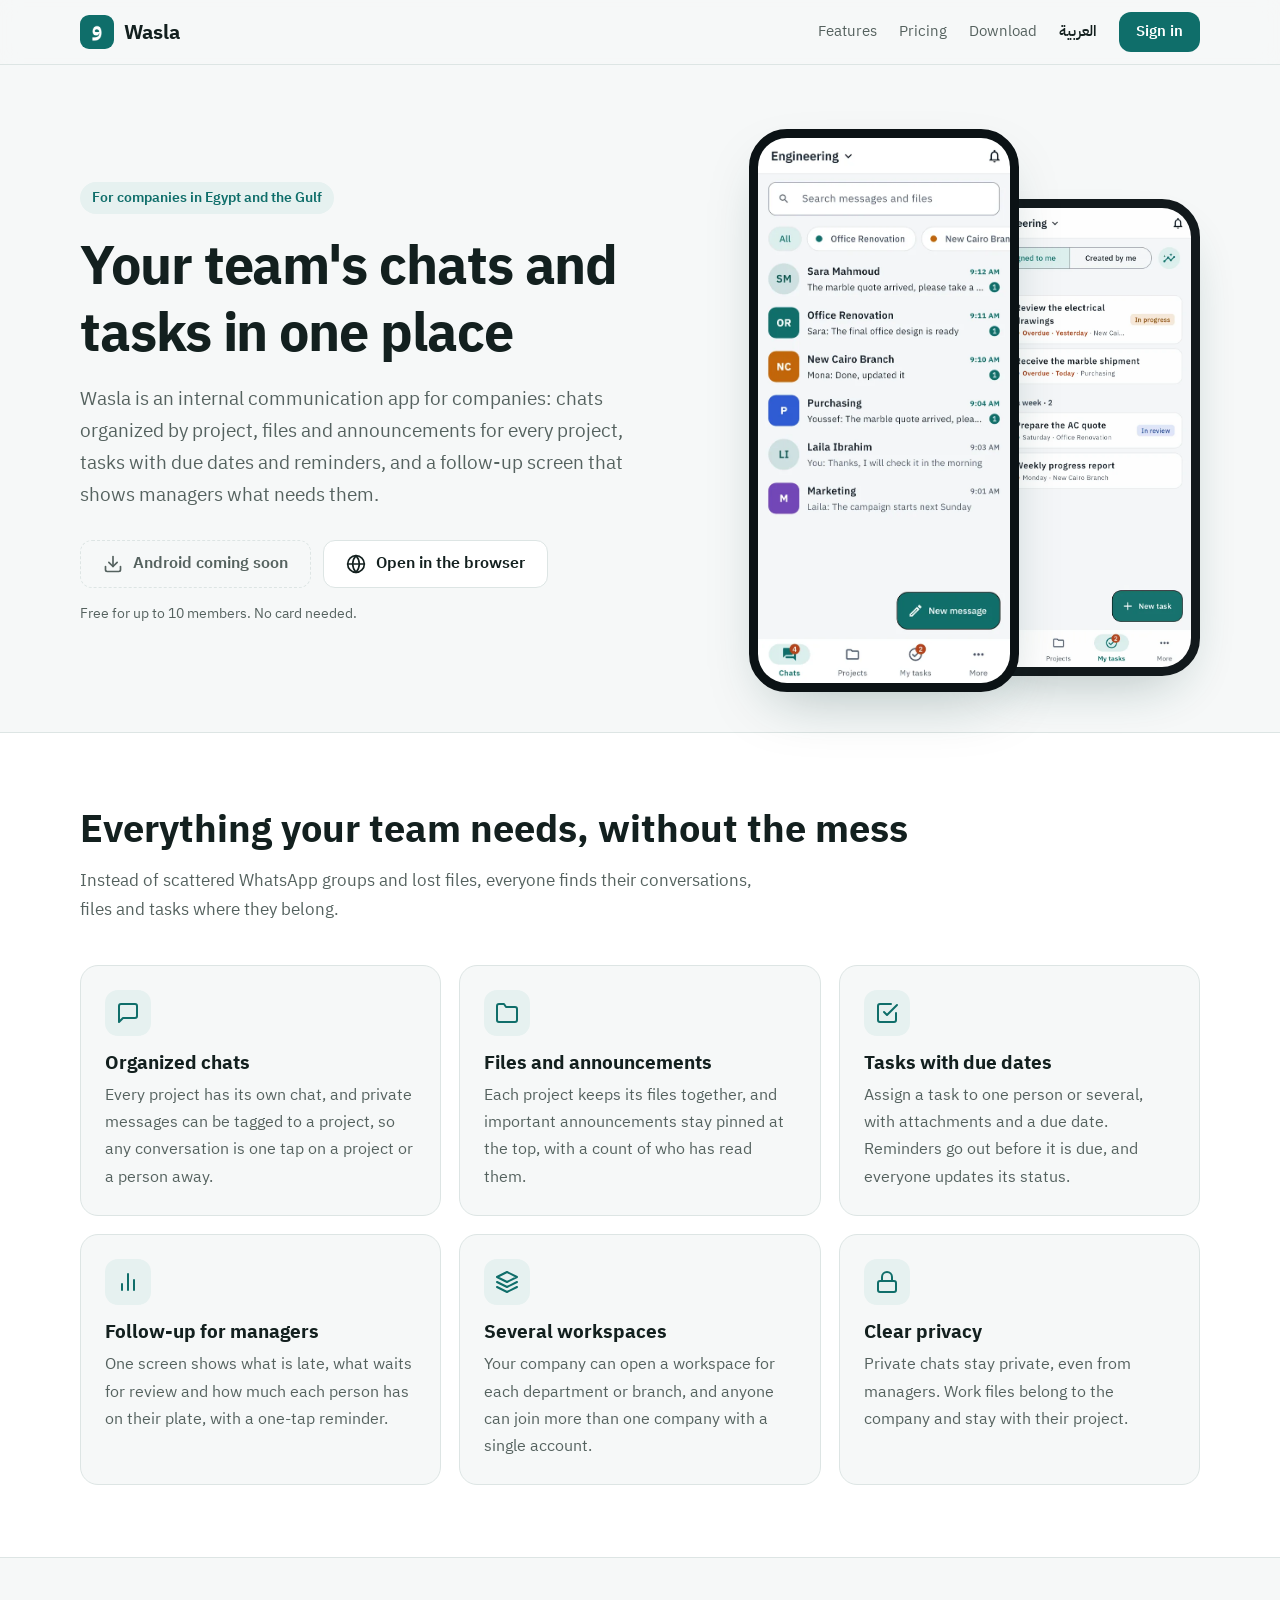
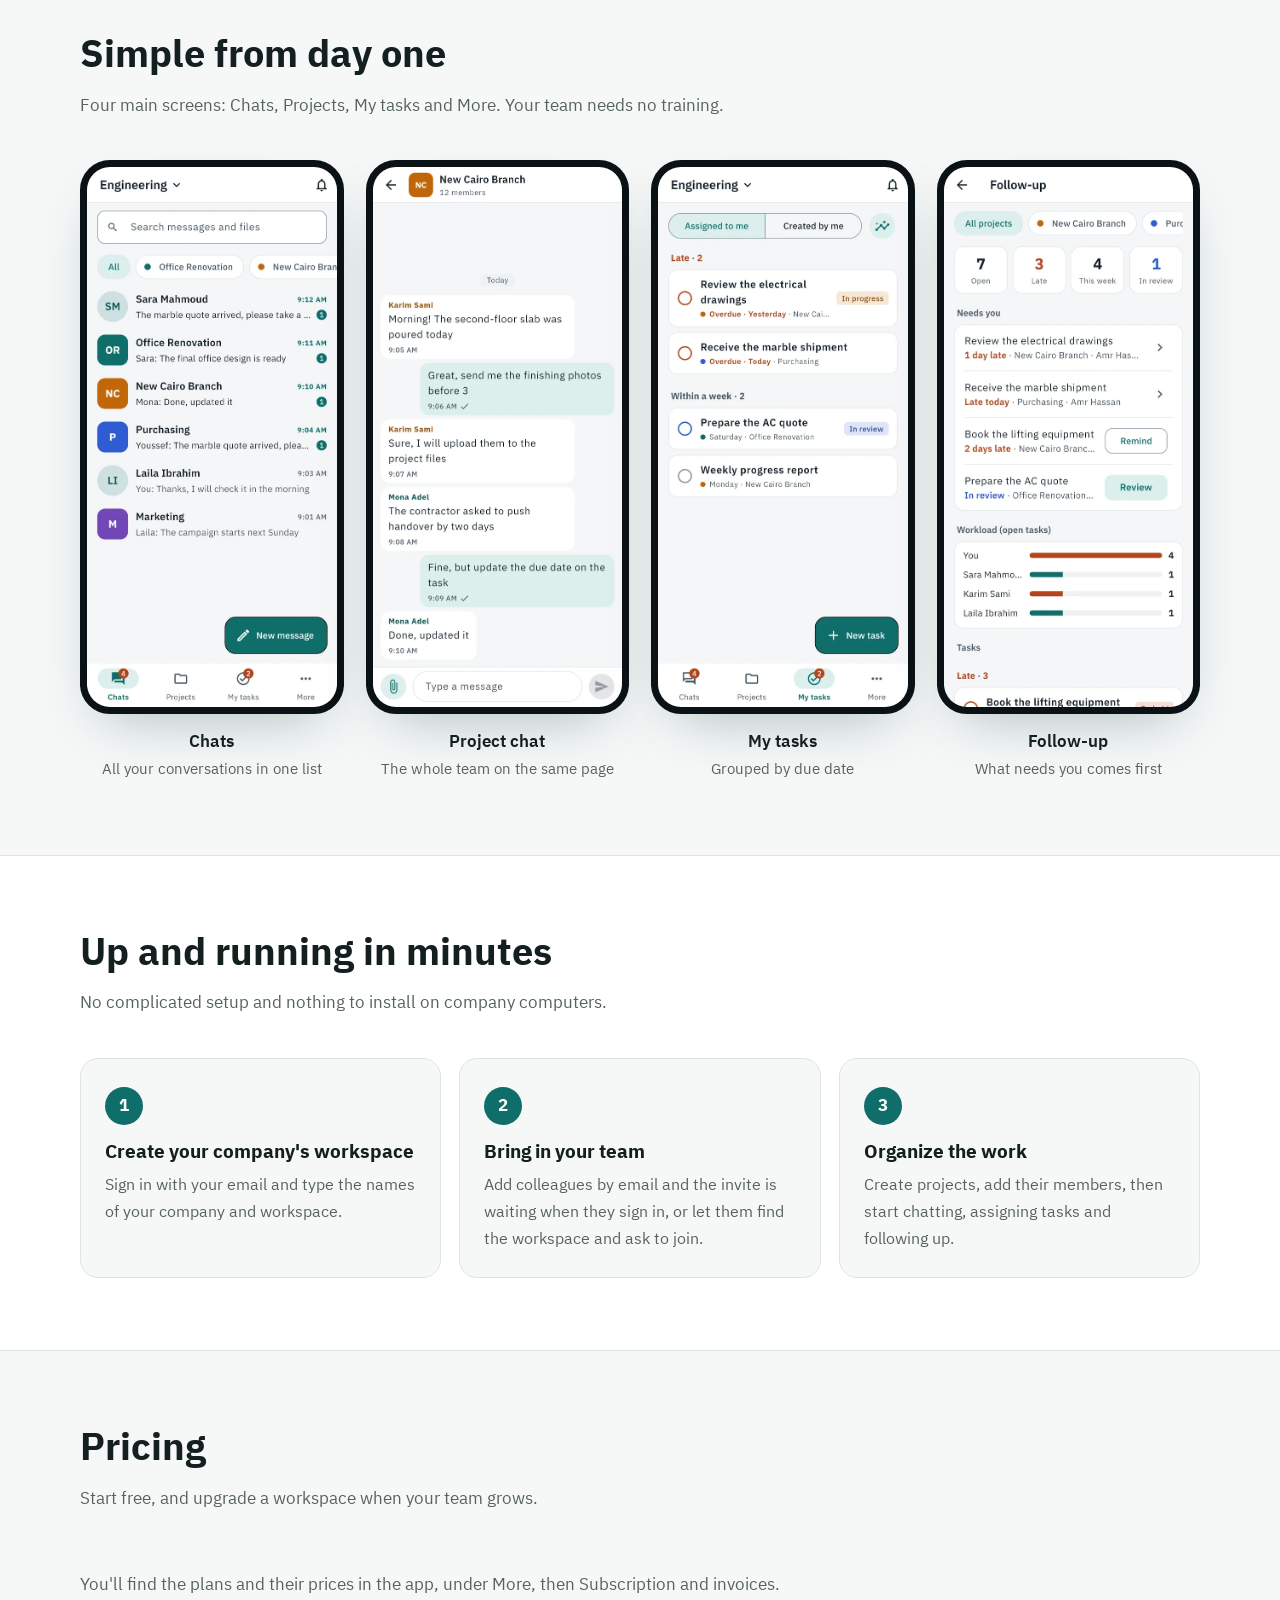
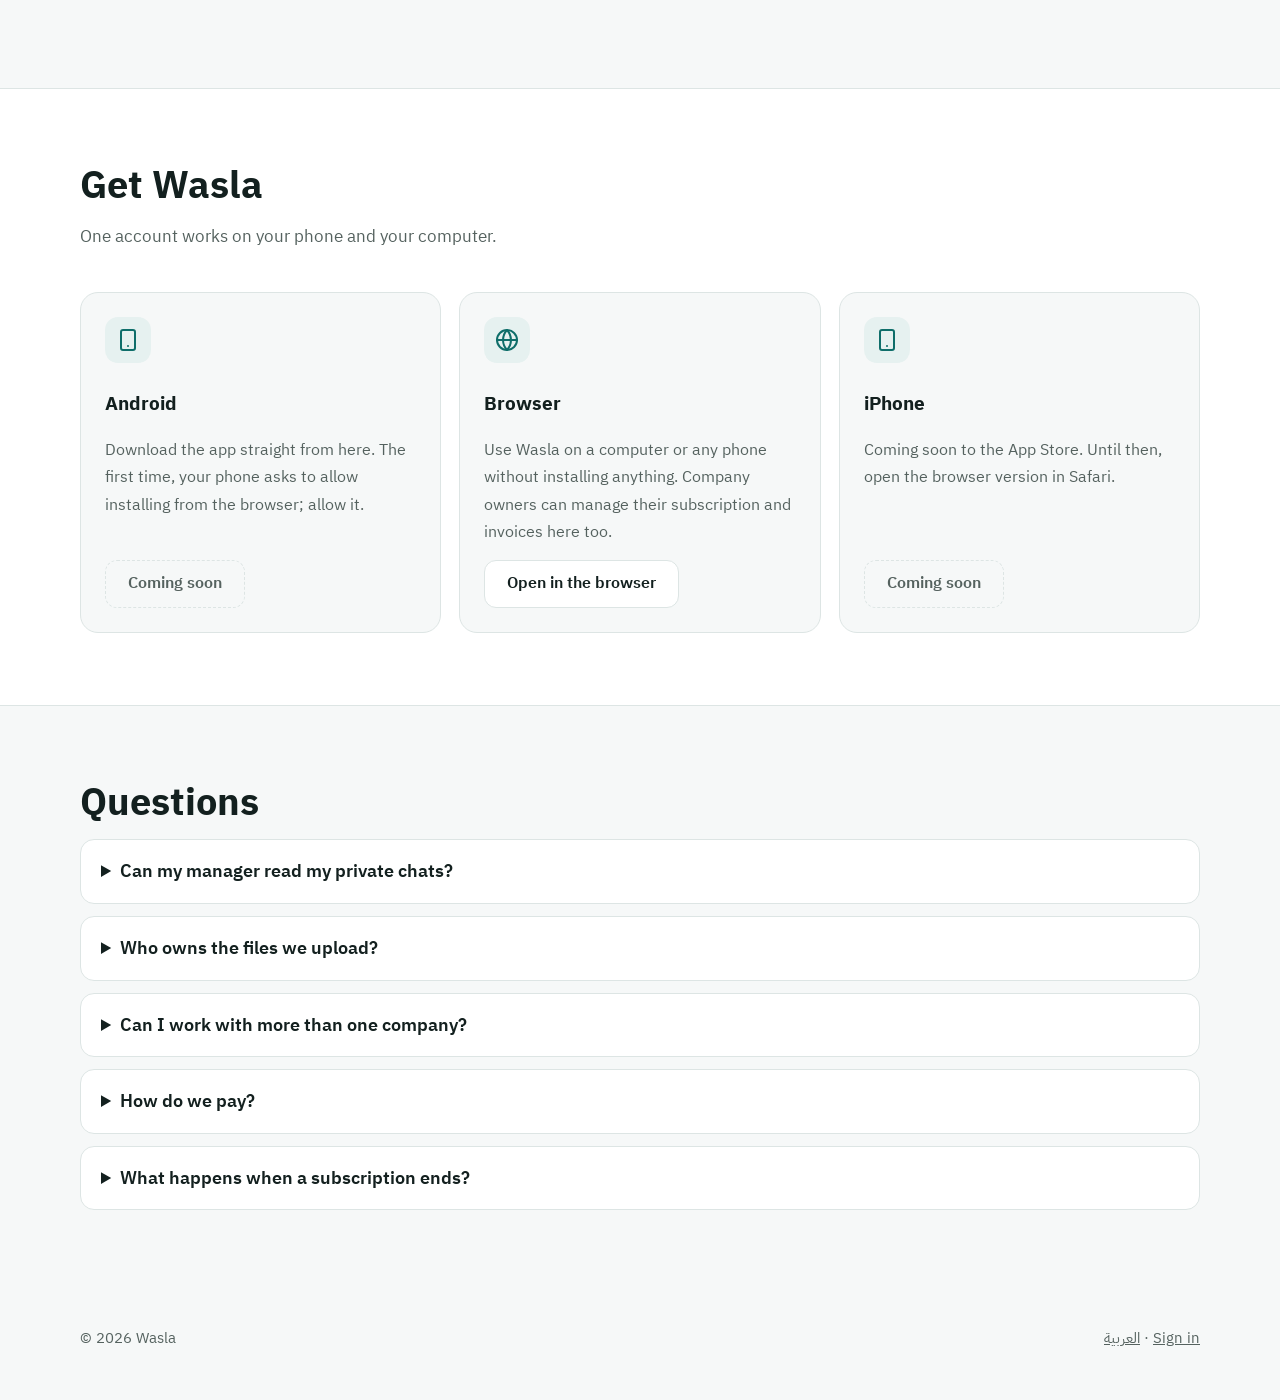
==== site/en/index.html @ 4397f275 "Add the website: landing page, web app under /app and the APK link The landing page (site/, Arabic a" ====
<!DOCTYPE html>
<html lang="en" dir="ltr">
<head>
  <meta charset="utf-8">
  <meta name="viewport" content="width=device-width, initial-scale=1">
  <title>Wasla | Your team's chats and tasks in one place</title>
  <meta name="description" content="Wasla is an internal communication app for companies: chats organized by project, project files and announcements, tasks with due dates and reminders, and a follow-up screen for managers. Free for up to 10 members.">
  <meta name="theme-color" content="#0F6E6A">
  <meta property="og:type" content="website">
  <meta property="og:title" content="Wasla | Your team's chats and tasks in one place">
  <meta property="og:description" content="Chats organized by project, tasks with due dates and reminders, and clear follow-up for managers.">
  <meta property="og:locale" content="en_US">
  <link rel="alternate" hreflang="ar" href="../">
  <link rel="alternate" hreflang="en" href="./">
  <link rel="icon" type="image/png" href="../favicon.png">
  <link rel="apple-touch-icon" href="../apple-touch-icon.png">
  <link rel="preload" href="../assets/fonts/plex-arabic-regular.woff2" as="font" type="font/woff2" crossorigin>
  <link rel="stylesheet" href="../assets/site.css">
</head>
<body data-root="../">

<header class="top">
  <div class="wrap">
    <a class="logo" href="./"><img src="../assets/logo.png" alt="" width="34" height="34">Wasla</a>
    <nav class="nav">
      <a href="#features">Features</a>
      <a href="#pricing">Pricing</a>
      <a href="#download">Download</a>
      <a class="lang" href="../" hreflang="ar" lang="ar">العربية</a>
      <a class="btn btn-main btn-small" href="../app/">Sign in</a>
    </nav>
  </div>
</header>

<main>
  <div class="hero">
    <div class="wrap">
      <div>
        <span class="tag">For companies in Egypt and the Gulf</span>
        <h1>Your team's chats and tasks in one place</h1>
        <p class="lead">Wasla is an internal communication app for companies: chats organized by project, files and announcements for every project, tasks with due dates and reminders, and a follow-up screen that shows managers what needs them.</p>
        <div class="actions">
          <a class="btn btn-main" data-apk data-ready="Download for Android" aria-disabled="true" tabindex="-1">
            <svg viewBox="0 0 24 24" fill="none" stroke="currentColor" stroke-width="2" stroke-linecap="round" stroke-linejoin="round" aria-hidden="true"><path d="M21 15v4a2 2 0 0 1-2 2H5a2 2 0 0 1-2-2v-4"/><polyline points="7 10 12 15 17 10"/><line x1="12" y1="15" x2="12" y2="3"/></svg>
            <span data-label>Android coming soon</span>
          </a>
          <a class="btn btn-line" href="../app/">
            <svg viewBox="0 0 24 24" fill="none" stroke="currentColor" stroke-width="2" stroke-linecap="round" stroke-linejoin="round" aria-hidden="true"><circle cx="12" cy="12" r="10"/><line x1="2" y1="12" x2="22" y2="12"/><path d="M12 2a15.3 15.3 0 0 1 4 10 15.3 15.3 0 0 1-4 10 15.3 15.3 0 0 1-4-10 15.3 15.3 0 0 1 4-10z"/></svg>
            Open in the browser
          </a>
        </div>
        <p class="note">Free for up to 10 members. No card needed.</p>
      </div>
      <div class="phones" aria-hidden="true">
        <div class="phone">
          <picture>
            <source srcset="../assets/shots/en-chats-dark.webp" media="(prefers-color-scheme: dark)">
            <img src="../assets/shots/en-chats.webp" alt="" width="585" height="1266">
          </picture>
        </div>
        <div class="phone">
          <picture>
            <source srcset="../assets/shots/en-tasks-dark.webp" media="(prefers-color-scheme: dark)">
            <img src="../assets/shots/en-tasks.webp" alt="" width="585" height="1266">
          </picture>
        </div>
      </div>
    </div>
  </div>

  <section id="features" class="alt">
    <div class="wrap">
      <h2>Everything your team needs, without the mess</h2>
      <p class="sub">Instead of scattered WhatsApp groups and lost files, everyone finds their conversations, files and tasks where they belong.</p>
      <div class="grid">
        <div class="card">
          <div class="icon"><svg viewBox="0 0 24 24" fill="none" stroke="currentColor" stroke-width="2" stroke-linecap="round" stroke-linejoin="round" aria-hidden="true"><path d="M21 15a2 2 0 0 1-2 2H7l-4 4V5a2 2 0 0 1 2-2h14a2 2 0 0 1 2 2z"/></svg></div>
          <h3>Organized chats</h3>
          <p>Every project has its own chat, and private messages can be tagged to a project, so any conversation is one tap on a project or a person away.</p>
        </div>
        <div class="card">
          <div class="icon"><svg viewBox="0 0 24 24" fill="none" stroke="currentColor" stroke-width="2" stroke-linecap="round" stroke-linejoin="round" aria-hidden="true"><path d="M22 19a2 2 0 0 1-2 2H4a2 2 0 0 1-2-2V5a2 2 0 0 1 2-2h5l2 3h9a2 2 0 0 1 2 2z"/></svg></div>
          <h3>Files and announcements</h3>
          <p>Each project keeps its files together, and important announcements stay pinned at the top, with a count of who has read them.</p>
        </div>
        <div class="card">
          <div class="icon"><svg viewBox="0 0 24 24" fill="none" stroke="currentColor" stroke-width="2" stroke-linecap="round" stroke-linejoin="round" aria-hidden="true"><polyline points="9 11 12 14 22 4"/><path d="M21 12v7a2 2 0 0 1-2 2H5a2 2 0 0 1-2-2V5a2 2 0 0 1 2-2h11"/></svg></div>
          <h3>Tasks with due dates</h3>
          <p>Assign a task to one person or several, with attachments and a due date. Reminders go out before it is due, and everyone updates its status.</p>
        </div>
        <div class="card">
          <div class="icon"><svg viewBox="0 0 24 24" fill="none" stroke="currentColor" stroke-width="2" stroke-linecap="round" stroke-linejoin="round" aria-hidden="true"><line x1="18" y1="20" x2="18" y2="10"/><line x1="12" y1="20" x2="12" y2="4"/><line x1="6" y1="20" x2="6" y2="14"/></svg></div>
          <h3>Follow-up for managers</h3>
          <p>One screen shows what is late, what waits for review and how much each person has on their plate, with a one-tap reminder.</p>
        </div>
        <div class="card">
          <div class="icon"><svg viewBox="0 0 24 24" fill="none" stroke="currentColor" stroke-width="2" stroke-linecap="round" stroke-linejoin="round" aria-hidden="true"><polygon points="12 2 2 7 12 12 22 7 12 2"/><polyline points="2 17 12 22 22 17"/><polyline points="2 12 12 17 22 12"/></svg></div>
          <h3>Several workspaces</h3>
          <p>Your company can open a workspace for each department or branch, and anyone can join more than one company with a single account.</p>
        </div>
        <div class="card">
          <div class="icon"><svg viewBox="0 0 24 24" fill="none" stroke="currentColor" stroke-width="2" stroke-linecap="round" stroke-linejoin="round" aria-hidden="true"><rect x="3" y="11" width="18" height="11" rx="2" ry="2"/><path d="M7 11V7a5 5 0 0 1 10 0v4"/></svg></div>
          <h3>Clear privacy</h3>
          <p>Private chats stay private, even from managers. Work files belong to the company and stay with their project.</p>
        </div>
      </div>
    </div>
  </section>

  <section id="screens">
    <div class="wrap">
      <h2>Simple from day one</h2>
      <p class="sub">Four main screens: Chats, Projects, My tasks and More. Your team needs no training.</p>
      <div class="screens">
        <figure>
          <div class="phone"><picture>
            <source srcset="../assets/shots/en-chats-dark.webp" media="(prefers-color-scheme: dark)">
            <img src="../assets/shots/en-chats.webp" alt="Chat list with a filter by project" width="585" height="1266" loading="lazy">
          </picture></div>
          <figcaption>Chats<span>All your conversations in one list</span></figcaption>
        </figure>
        <figure>
          <div class="phone"><picture>
            <source srcset="../assets/shots/en-chat-dark.webp" media="(prefers-color-scheme: dark)">
            <img src="../assets/shots/en-chat.webp" alt="A project chat" width="585" height="1266" loading="lazy">
          </picture></div>
          <figcaption>Project chat<span>The whole team on the same page</span></figcaption>
        </figure>
        <figure>
          <div class="phone"><picture>
            <source srcset="../assets/shots/en-tasks-dark.webp" media="(prefers-color-scheme: dark)">
            <img src="../assets/shots/en-tasks.webp" alt="My tasks, grouped by due date" width="585" height="1266" loading="lazy">
          </picture></div>
          <figcaption>My tasks<span>Grouped by due date</span></figcaption>
        </figure>
        <figure>
          <div class="phone"><picture>
            <source srcset="../assets/shots/en-followup-dark.webp" media="(prefers-color-scheme: dark)">
            <img src="../assets/shots/en-followup.webp" alt="The follow-up screen for managers" width="585" height="1266" loading="lazy">
          </picture></div>
          <figcaption>Follow-up<span>What needs you comes first</span></figcaption>
        </figure>
      </div>
    </div>
  </section>

  <section class="alt">
    <div class="wrap">
      <h2>Up and running in minutes</h2>
      <p class="sub">No complicated setup and nothing to install on company computers.</p>
      <div class="grid steps">
        <div class="card">
          <h3>Create your company's workspace</h3>
          <p>Sign in with your email and type the names of your company and workspace.</p>
        </div>
        <div class="card">
          <h3>Bring in your team</h3>
          <p>Add colleagues by email and the invite is waiting when they sign in, or let them find the workspace and ask to join.</p>
        </div>
        <div class="card">
          <h3>Organize the work</h3>
          <p>Create projects, add their members, then start chatting, assigning tasks and following up.</p>
        </div>
      </div>
    </div>
  </section>

  <section id="pricing">
    <div class="wrap">
      <h2>Pricing</h2>
      <p class="sub">Start free, and upgrade a workspace when your team grows.</p>
      <div class="plans" id="plans">
        <p class="plans-empty">You'll find the plans and their prices in the app, under More, then Subscription and invoices.</p>
      </div>
      <p class="plans-note" id="plans-note" hidden>Prices are per workspace per month. Invoices are issued in your country's currency at the exchange rate on the day they are issued. Ask for a plan in the app, pay by transfer, and it is turned on once the payment is confirmed.</p>
    </div>
  </section>

  <section id="download" class="alt">
    <div class="wrap">
      <h2>Get Wasla</h2>
      <p class="sub">One account works on your phone and your computer.</p>
      <div class="download">
        <div class="card">
          <div class="icon"><svg viewBox="0 0 24 24" fill="none" stroke="currentColor" stroke-width="2" stroke-linecap="round" stroke-linejoin="round" aria-hidden="true"><rect x="5" y="2" width="14" height="20" rx="2" ry="2"/><line x1="12" y1="18" x2="12.01" y2="18"/></svg></div>
          <h3>Android</h3>
          <p>Download the app straight from here. The first time, your phone asks to allow installing from the browser; allow it.</p>
          <div class="meta" id="apk-meta"></div>
          <a class="btn btn-main" data-apk data-ready="Download the app" aria-disabled="true" tabindex="-1"><span data-label>Coming soon</span></a>
        </div>
        <div class="card">
          <div class="icon"><svg viewBox="0 0 24 24" fill="none" stroke="currentColor" stroke-width="2" stroke-linecap="round" stroke-linejoin="round" aria-hidden="true"><circle cx="12" cy="12" r="10"/><line x1="2" y1="12" x2="22" y2="12"/><path d="M12 2a15.3 15.3 0 0 1 4 10 15.3 15.3 0 0 1-4 10 15.3 15.3 0 0 1-4-10 15.3 15.3 0 0 1 4-10z"/></svg></div>
          <h3>Browser</h3>
          <p>Use Wasla on a computer or any phone without installing anything. Company owners can manage their subscription and invoices here too.</p>
          <a class="btn btn-line" href="../app/">Open in the browser</a>
        </div>
        <div class="card">
          <div class="icon"><svg viewBox="0 0 24 24" fill="none" stroke="currentColor" stroke-width="2" stroke-linecap="round" stroke-linejoin="round" aria-hidden="true"><rect x="5" y="2" width="14" height="20" rx="2" ry="2"/><line x1="12" y1="18" x2="12.01" y2="18"/></svg></div>
          <h3>iPhone</h3>
          <p>Coming soon to the App Store. Until then, open the browser version in Safari.</p>
          <a class="btn" aria-disabled="true" tabindex="-1">Coming soon</a>
        </div>
      </div>
    </div>
  </section>

  <section id="faq">
    <div class="wrap">
      <h2>Questions</h2>
      <details>
        <summary>Can my manager read my private chats?</summary>
        <p>No. A private chat between two people is seen by those two only, not even by the company owner.</p>
      </details>
      <details>
        <summary>Who owns the files we upload?</summary>
        <p>Work files belong to the company and stay with their project, even if the person who uploaded them leaves.</p>
      </details>
      <details>
        <summary>Can I work with more than one company?</summary>
        <p>Yes. One account can join several workspaces, and you switch between them from the top of the screen.</p>
      </details>
      <details>
        <summary>How do we pay?</summary>
        <p>In the app, the company owner asks for a plan and how long they want it. An invoice arrives in their country's currency with how to pay, and the plan is turned on once the payment is confirmed.</p>
      </details>
      <details>
        <summary>What happens when a subscription ends?</summary>
        <p>You get a reminder a week before it ends and a week's grace after it. Then the workspace goes back to the free plan, and nothing is deleted.</p>
      </details>
    </div>
  </section>
</main>

<footer>
  <div class="wrap">
    <span>© <span id="year">2026</span> Wasla</span>
    <span><a href="../" hreflang="ar" lang="ar">العربية</a> · <a href="../app/">Sign in</a></span>
  </div>
</footer>

<script src="../assets/site.js" defer></script>
</body>
</html>
---- site/assets/site.css ----
/* Wasla website: the landing page in Arabic (/) and English (/en/). */

@font-face {
  font-family: "Plex Arabic";
  src: url("fonts/plex-arabic-regular.woff2") format("woff2");
  font-weight: 400;
  font-display: swap;
}
@font-face {
  font-family: "Plex Arabic";
  src: url("fonts/plex-arabic-semibold.woff2") format("woff2");
  font-weight: 600;
  font-display: swap;
}
@font-face {
  font-family: "Plex Arabic";
  src: url("fonts/plex-arabic-bold.woff2") format("woff2");
  font-weight: 700;
  font-display: swap;
}

:root {
  --bg: #f6f8f8;
  --surface: #ffffff;
  --soft: #e6f1f0;
  --text: #13201f;
  --muted: #55625f;
  --line: #dde5e4;
  --brand: #0f6e6a;
  --brand-ink: #ffffff;
  --brand-text: #0f6e6a;
  --accent: #c2660a;
  --shadow: 0 24px 60px -24px rgba(15, 60, 58, 0.35);
  color-scheme: light;
}

@media (prefers-color-scheme: dark) {
  :root {
    --bg: #0f1419;
    --surface: #171e24;
    --soft: #15302f;
    --text: #e8eeed;
    --muted: #9aa8a6;
    --line: #26323a;
    --brand: #4cc2b7;
    --brand-ink: #062523;
    --brand-text: #6fd3c8;
    --accent: #f0a35e;
    --shadow: 0 24px 60px -24px rgba(0, 0, 0, 0.7);
    color-scheme: dark;
  }
}

* { box-sizing: border-box; }

html { scroll-behavior: smooth; }

body {
  margin: 0;
  background: var(--bg);
  color: var(--text);
  font: 400 17px/1.7 "Plex Arabic", system-ui, -apple-system, "Segoe UI", sans-serif;
  -webkit-font-smoothing: antialiased;
}

a { color: var(--brand-text); }

img { max-width: 100%; display: block; }

.wrap {
  width: min(1120px, 100% - 32px);
  margin-inline: auto;
}

/* Header */

.top {
  position: sticky;
  top: 0;
  z-index: 10;
  background: color-mix(in srgb, var(--bg) 88%, transparent);
  backdrop-filter: blur(10px);
  border-bottom: 1px solid var(--line);
}
.top .wrap {
  display: flex;
  align-items: center;
  gap: 24px;
  height: 64px;
}
.logo {
  display: flex;
  align-items: center;
  gap: 10px;
  color: var(--text);
  text-decoration: none;
  font-weight: 700;
  font-size: 20px;
}
.logo img { width: 34px; height: 34px; border-radius: 9px; }
.nav {
  display: flex;
  gap: 22px;
  margin-inline-start: auto;
  align-items: center;
}
.nav a {
  color: var(--muted);
  text-decoration: none;
  font-size: 15px;
}
.nav a:hover { color: var(--text); }
.nav .lang { font-weight: 600; color: var(--text); }
.nav .btn-main, .nav .btn-main:hover { color: var(--brand-ink); }

/* Buttons */

.btn {
  display: inline-flex;
  align-items: center;
  justify-content: center;
  gap: 10px;
  min-height: 48px;
  padding: 0 22px;
  border-radius: 12px;
  font: inherit;
  font-size: 16px;
  font-weight: 600;
  text-decoration: none;
  border: 1px solid transparent;
  cursor: pointer;
  white-space: nowrap;
}
.btn svg { width: 20px; height: 20px; flex: none; }
.btn-main { background: var(--brand); color: var(--brand-ink); }
.btn-main:hover { filter: brightness(1.08); }
.btn-line { background: var(--surface); color: var(--text); border-color: var(--line); }
.btn-line:hover { border-color: var(--brand); }
.btn-small { min-height: 40px; padding: 0 16px; font-size: 15px; }
.btn[aria-disabled="true"] {
  background: transparent;
  color: var(--muted);
  border-color: var(--line);
  border-style: dashed;
  cursor: default;
  pointer-events: none;
}

/* Hero */

.hero { padding: 64px 0 40px; }
.hero .wrap {
  display: grid;
  grid-template-columns: 1.1fr 0.9fr;
  gap: 48px;
  align-items: center;
}
.tag {
  display: inline-block;
  padding: 4px 12px;
  border-radius: 999px;
  background: var(--soft);
  color: var(--brand-text);
  font-size: 14px;
  font-weight: 600;
}
h1 {
  font-size: clamp(34px, 5vw, 54px);
  line-height: 1.25;
  margin: 18px 0 16px;
  letter-spacing: -0.01em;
}
html[lang="en"] h1 { letter-spacing: -0.02em; }
.lead { font-size: 19px; color: var(--muted); margin: 0 0 28px; max-width: 34em; }
.actions { display: flex; flex-wrap: wrap; gap: 12px; }
.note { margin-top: 14px; font-size: 14px; color: var(--muted); }

.phones {
  position: relative;
  display: flex;
  justify-content: center;
  min-height: 560px;
}
.phone {
  width: 270px;
  border-radius: 38px;
  border: 9px solid #0b1215;
  background: #0b1215;
  box-shadow: var(--shadow);
  overflow: hidden;
}
.phone img { width: 100%; height: auto; }
.phones .phone:nth-child(2) {
  position: absolute;
  width: 230px;
  inset-inline-end: 0;
  top: 70px;
  opacity: 0.97;
}
.phones .phone:first-child { margin-inline-end: 150px; position: relative; z-index: 1; }

/* Sections */

section { padding: 72px 0; }
section.alt { background: var(--surface); border-block: 1px solid var(--line); }
h2 {
  font-size: clamp(28px, 3.4vw, 38px);
  line-height: 1.3;
  margin: 0 0 12px;
}
.sub { color: var(--muted); margin: 0 0 40px; max-width: 40em; }

.grid {
  display: grid;
  grid-template-columns: repeat(3, 1fr);
  gap: 18px;
}
.card {
  background: var(--surface);
  border: 1px solid var(--line);
  border-radius: 18px;
  padding: 24px;
}
section.alt .card { background: var(--bg); }
.card h3 { margin: 14px 0 6px; font-size: 19px; line-height: 1.4; }
.card p { margin: 0; color: var(--muted); font-size: 16px; }
.icon {
  width: 46px;
  height: 46px;
  border-radius: 13px;
  background: var(--soft);
  color: var(--brand-text);
  display: grid;
  place-items: center;
}
.icon svg { width: 24px; height: 24px; }

/* Screens */

.screens {
  display: grid;
  grid-template-columns: repeat(4, 1fr);
  gap: 22px;
}
.screens figure { margin: 0; }
.screens .phone { width: 100%; border-width: 7px; border-radius: 30px; }
.screens figcaption {
  text-align: center;
  margin-top: 14px;
  font-weight: 600;
}
.screens figcaption span {
  display: block;
  font-weight: 400;
  color: var(--muted);
  font-size: 15px;
}

/* Steps */

.steps { counter-reset: step; }
.steps .card { position: relative; padding-top: 28px; }
.steps .card::before {
  counter-increment: step;
  content: counter(step);
  display: grid;
  place-items: center;
  width: 38px;
  height: 38px;
  border-radius: 50%;
  background: var(--brand);
  color: var(--brand-ink);
  font-weight: 700;
}

/* Pricing */

.plans {
  display: grid;
  grid-template-columns: repeat(auto-fit, minmax(220px, 1fr));
  gap: 18px;
}
.plan { display: flex; flex-direction: column; }
.plan h3 { margin-top: 0; }
.price { font-size: 32px; font-weight: 700; line-height: 1.2; margin: 8px 0 2px; }
.price small { font-size: 15px; font-weight: 400; color: var(--muted); }
.plan ul { list-style: none; padding: 0; margin: 16px 0 0; color: var(--muted); }
.plan li { padding: 6px 0; border-top: 1px solid var(--line); font-size: 16px; }
.plan.featured { border-color: var(--brand); box-shadow: 0 0 0 1px var(--brand); }
.plans-note { margin-top: 22px; color: var(--muted); font-size: 15px; }
.plans-empty { color: var(--muted); }

/* Download */

.download {
  display: grid;
  grid-template-columns: repeat(3, 1fr);
  gap: 18px;
}
.download .card { display: flex; flex-direction: column; gap: 14px; }
.download .card p { flex: 1; }
.download .btn { align-self: flex-start; }
.meta { font-size: 14px; color: var(--muted); }

/* FAQ */

details {
  background: var(--surface);
  border: 1px solid var(--line);
  border-radius: 14px;
  padding: 16px 20px;
  margin-bottom: 12px;
}
summary { cursor: pointer; font-weight: 600; font-size: 18px; }
details p { margin: 10px 0 0; color: var(--muted); }

/* Footer */

footer {
  padding: 32px 0 48px;
  color: var(--muted);
  font-size: 15px;
}
footer .wrap { display: flex; flex-wrap: wrap; gap: 16px; justify-content: space-between; }
footer a { color: var(--muted); }

/* Small screens */

@media (max-width: 900px) {
  .hero .wrap { grid-template-columns: 1fr; }
  .phones { min-height: 0; }
  .grid, .download { grid-template-columns: 1fr 1fr; }
  .screens { grid-template-columns: 1fr 1fr; }
}

@media (max-width: 640px) {
  body { font-size: 16px; }
  .nav a:not(.lang):not(.btn) { display: none; }
  .hero { padding-top: 36px; }
  .grid, .download { grid-template-columns: 1fr; }
  .actions .btn { flex: 1 1 100%; }
  .phones .phone:first-child { margin-inline-end: 96px; width: 220px; }
  .phones .phone:nth-child(2) { width: 180px; top: 50px; }
  section { padding: 52px 0; }
  .screens { gap: 14px; }
}
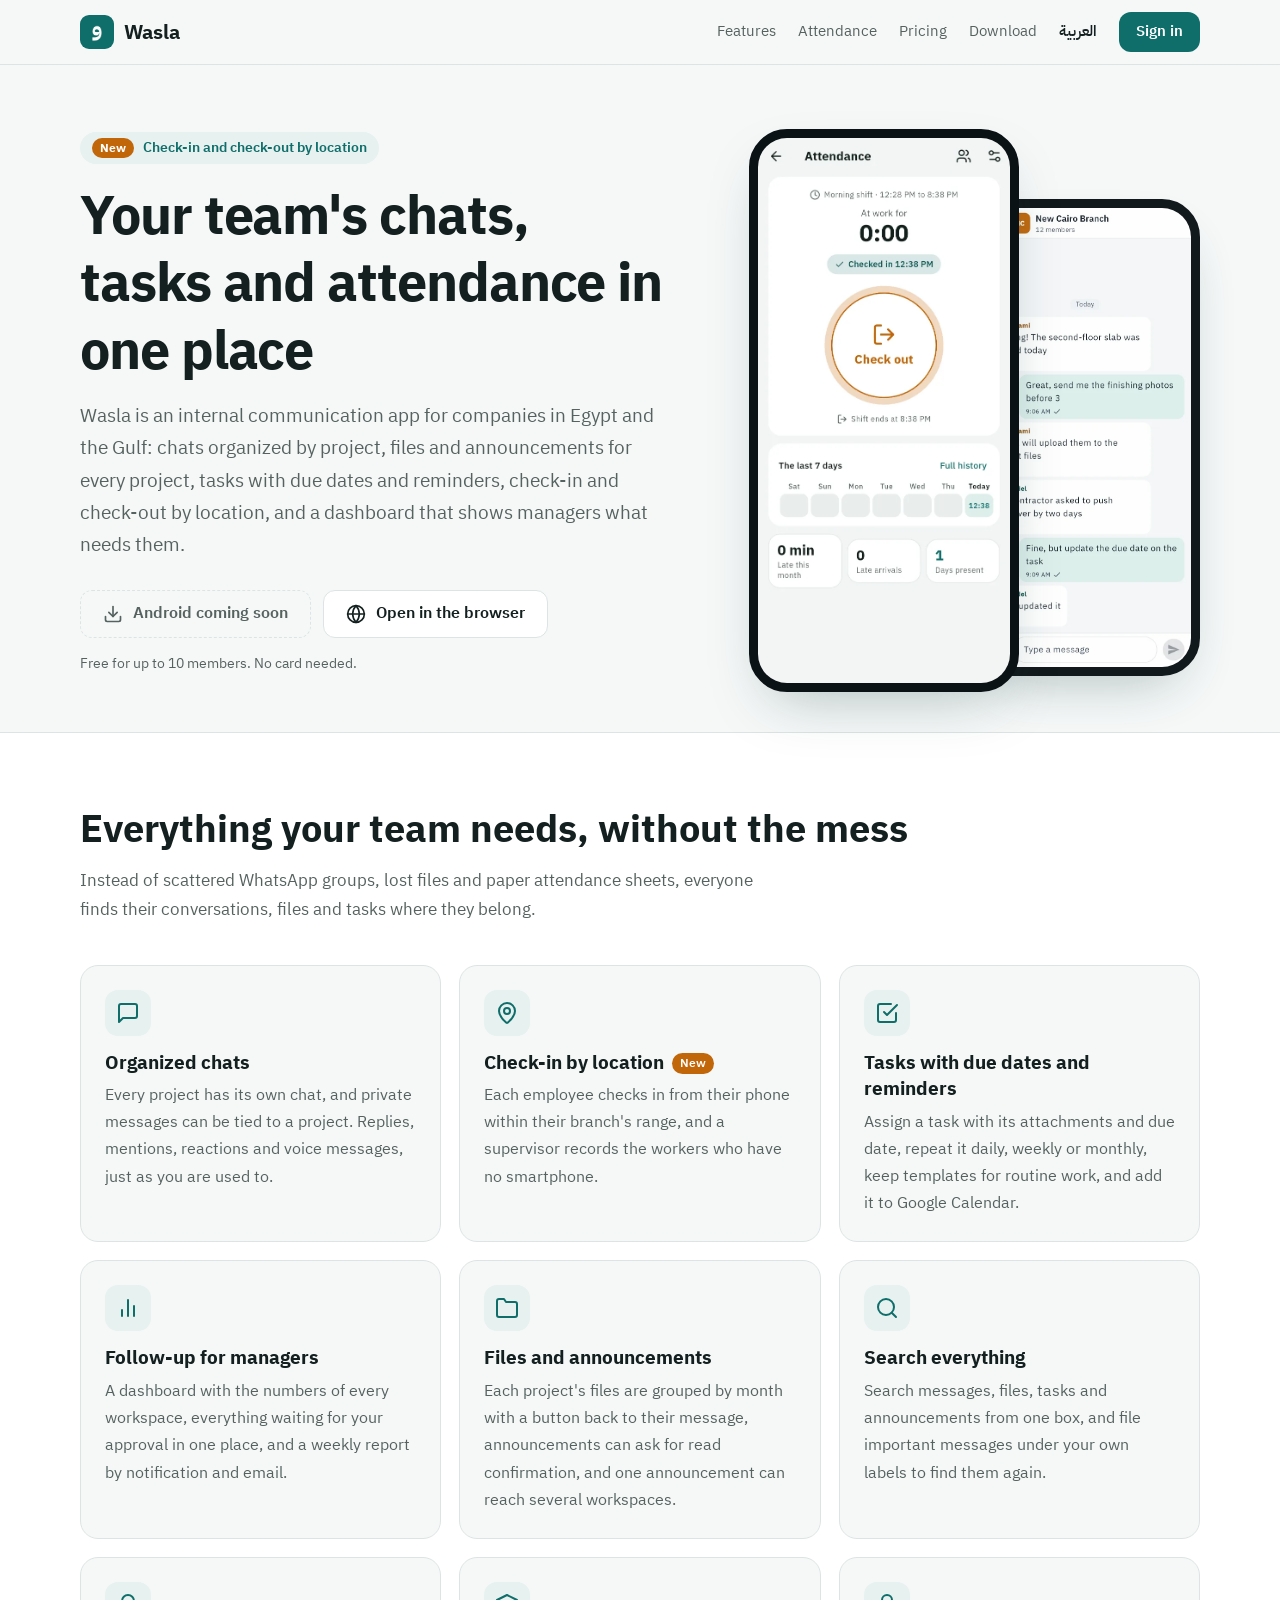
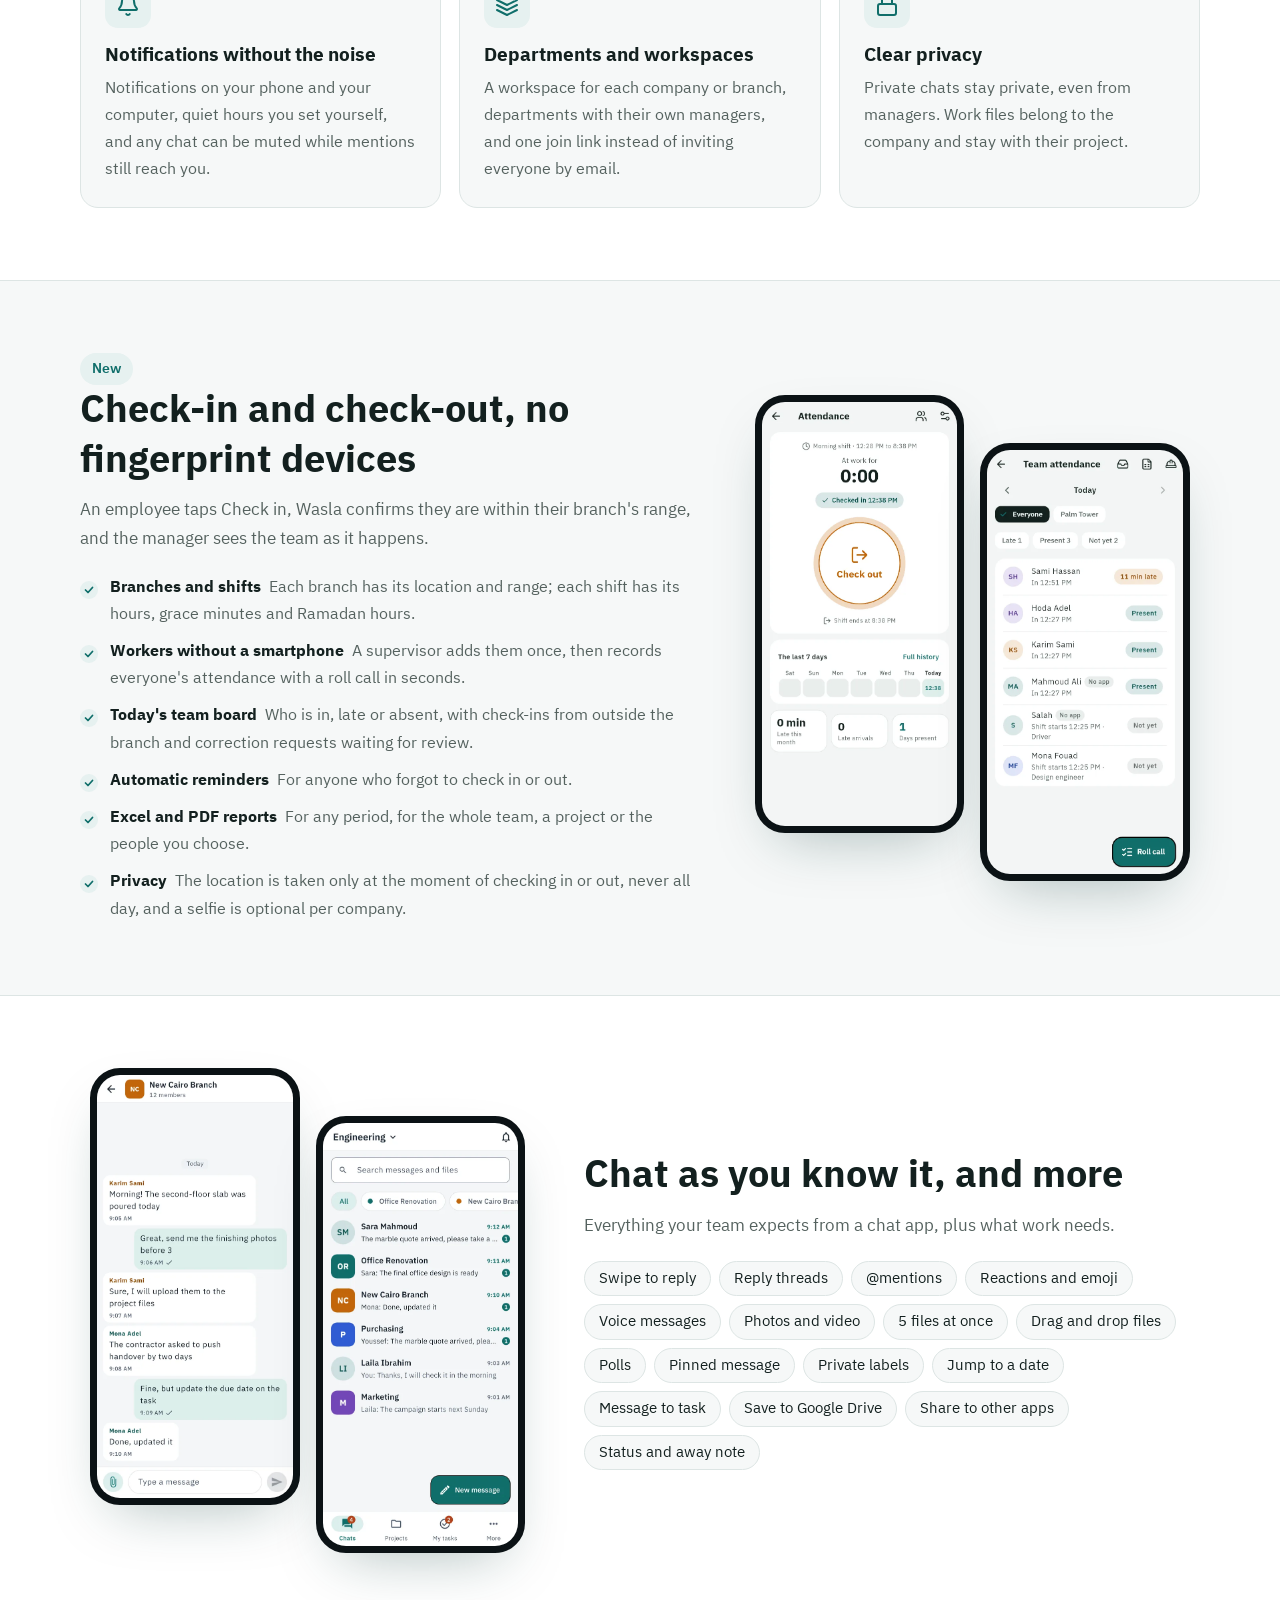
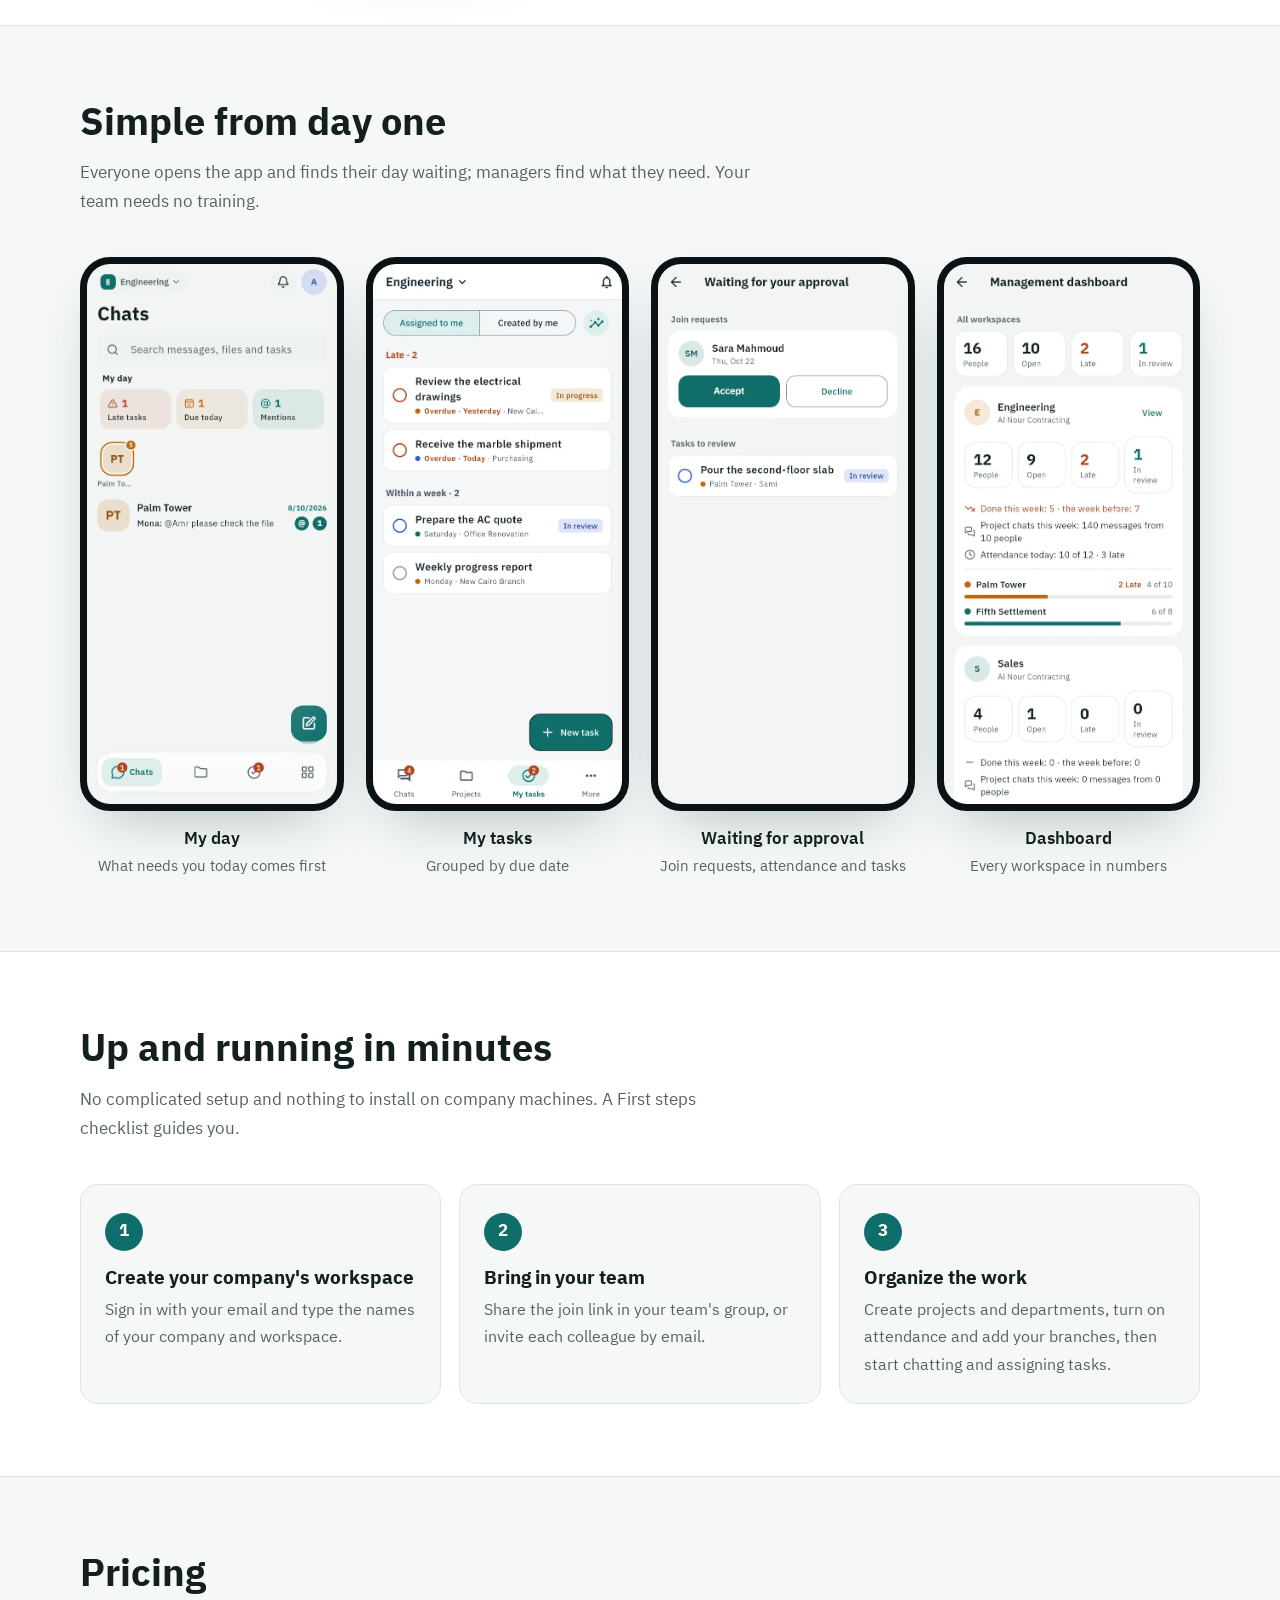
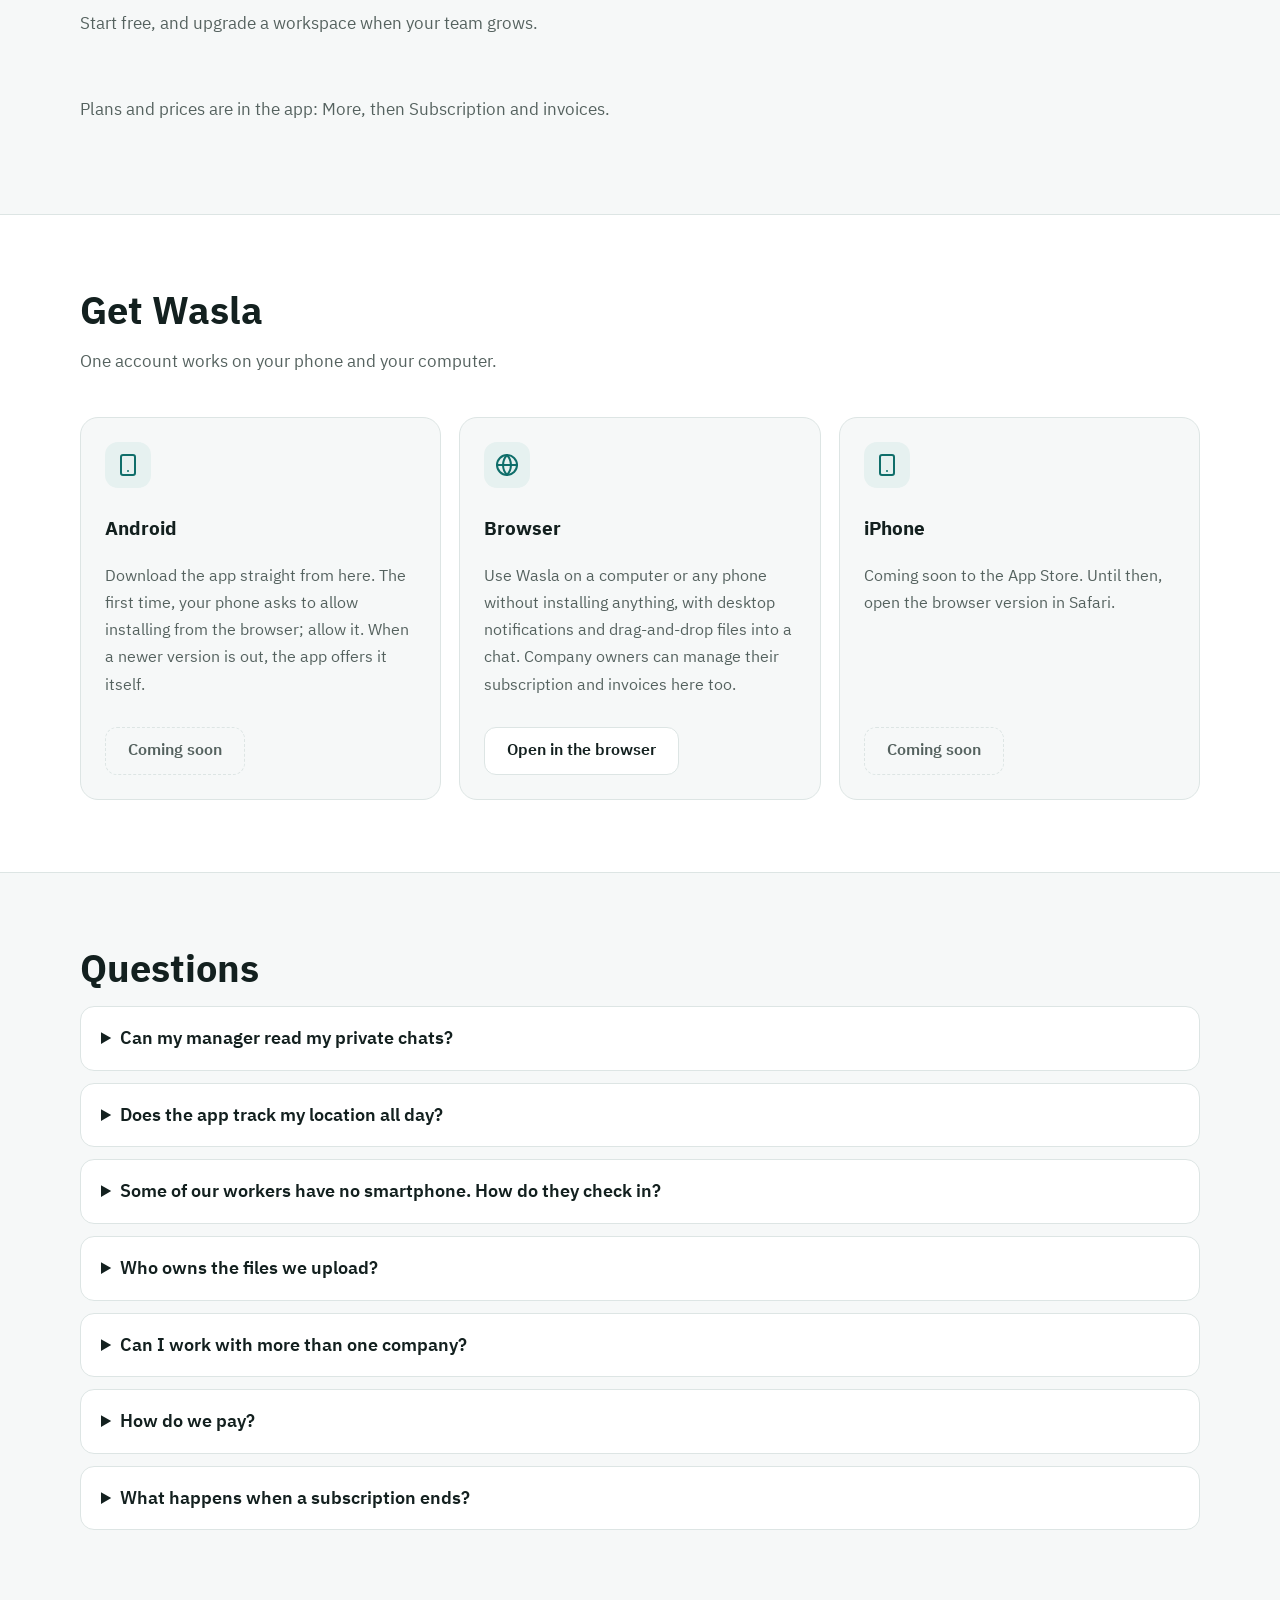
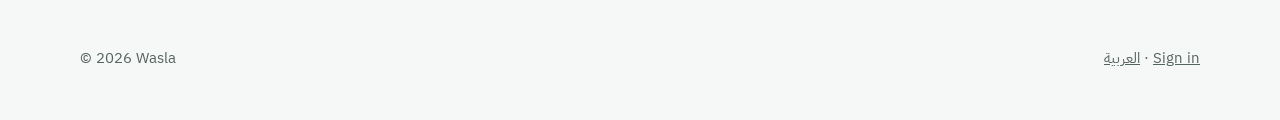
==== commit 3e551aa0: "Landing page: attendance, chat, approvals and dashboard sections, new screenshots Co-Authored-By: Cl" ====
--- a/site/en/index.html
+++ b/site/en/index.html
@@ -3,12 +3,12 @@
 <head>
   <meta charset="utf-8">
   <meta name="viewport" content="width=device-width, initial-scale=1">
-  <title>Wasla | Your team's chats and tasks in one place</title>
-  <meta name="description" content="Wasla is an internal communication app for companies: chats organized by project, project files and announcements, tasks with due dates and reminders, and a follow-up screen for managers. Free for up to 10 members.">
+  <title>Wasla | Your team's chats, tasks and attendance in one place</title>
+  <meta name="description" content="Wasla is an internal communication app for companies: chats organized by project, project files and announcements, tasks with due dates and reminders, location-based check-in and check-out, and a dashboard for managers. Free for up to 10 members.">
   <meta name="theme-color" content="#0F6E6A">
   <meta property="og:type" content="website">
-  <meta property="og:title" content="Wasla | Your team's chats and tasks in one place">
-  <meta property="og:description" content="Chats organized by project, tasks with due dates and reminders, and clear follow-up for managers.">
+  <meta property="og:title" content="Wasla | Your team's chats, tasks and attendance in one place">
+  <meta property="og:description" content="Chats organized by project, tasks with due dates and reminders, check-in and check-out by location, and clear follow-up for managers.">
   <meta property="og:locale" content="en_US">
   <link rel="alternate" hreflang="ar" href="../">
   <link rel="alternate" hreflang="en" href="./">
@@ -24,6 +24,7 @@
     <a class="logo" href="./"><img src="../assets/logo.png" alt="" width="34" height="34">Wasla</a>
     <nav class="nav">
       <a href="#features">Features</a>
+      <a href="#attendance">Attendance</a>
       <a href="#pricing">Pricing</a>
       <a href="#download">Download</a>
       <a class="lang" href="../" hreflang="ar" lang="ar">العربية</a>
@@ -36,9 +37,9 @@
   <div class="hero">
     <div class="wrap">
       <div>
-        <span class="tag">For companies in Egypt and the Gulf</span>
-        <h1>Your team's chats and tasks in one place</h1>
-        <p class="lead">Wasla is an internal communication app for companies: chats organized by project, files and announcements for every project, tasks with due dates and reminders, and a follow-up screen that shows managers what needs them.</p>
+        <a class="tag" href="#attendance"><b>New</b> Check-in and check-out by location</a>
+        <h1>Your team's chats, tasks and attendance in one place</h1>
+        <p class="lead">Wasla is an internal communication app for companies in Egypt and the Gulf: chats organized by project, files and announcements for every project, tasks with due dates and reminders, check-in and check-out by location, and a dashboard that shows managers what needs them.</p>
         <div class="actions">
           <a class="btn btn-main" data-apk data-ready="Download for Android" aria-disabled="true" tabindex="-1">
             <svg viewBox="0 0 24 24" fill="none" stroke="currentColor" stroke-width="2" stroke-linecap="round" stroke-linejoin="round" aria-hidden="true"><path d="M21 15v4a2 2 0 0 1-2 2H5a2 2 0 0 1-2-2v-4"/><polyline points="7 10 12 15 17 10"/><line x1="12" y1="15" x2="12" y2="3"/></svg>
@@ -54,14 +55,14 @@
       <div class="phones" aria-hidden="true">
         <div class="phone">
           <picture>
-            <source srcset="../assets/shots/en-chats-dark.webp" media="(prefers-color-scheme: dark)">
-            <img src="../assets/shots/en-chats.webp" alt="" width="585" height="1266">
+            <source srcset="../assets/shots/en-attendance-dark.webp" media="(prefers-color-scheme: dark)">
+            <img src="../assets/shots/en-attendance.webp" alt="" width="585" height="1266">
           </picture>
         </div>
         <div class="phone">
           <picture>
-            <source srcset="../assets/shots/en-tasks-dark.webp" media="(prefers-color-scheme: dark)">
-            <img src="../assets/shots/en-tasks.webp" alt="" width="585" height="1266">
+            <source srcset="../assets/shots/en-chat-dark.webp" media="(prefers-color-scheme: dark)">
+            <img src="../assets/shots/en-chat.webp" alt="" width="585" height="1266">
           </picture>
         </div>
       </div>
@@ -71,32 +72,47 @@
   <section id="features" class="alt">
     <div class="wrap">
       <h2>Everything your team needs, without the mess</h2>
-      <p class="sub">Instead of scattered WhatsApp groups and lost files, everyone finds their conversations, files and tasks where they belong.</p>
+      <p class="sub">Instead of scattered WhatsApp groups, lost files and paper attendance sheets, everyone finds their conversations, files and tasks where they belong.</p>
       <div class="grid">
         <div class="card">
           <div class="icon"><svg viewBox="0 0 24 24" fill="none" stroke="currentColor" stroke-width="2" stroke-linecap="round" stroke-linejoin="round" aria-hidden="true"><path d="M21 15a2 2 0 0 1-2 2H7l-4 4V5a2 2 0 0 1 2-2h14a2 2 0 0 1 2 2z"/></svg></div>
           <h3>Organized chats</h3>
-          <p>Every project has its own chat, and private messages can be tagged to a project, so any conversation is one tap on a project or a person away.</p>
+          <p>Every project has its own chat, and private messages can be tied to a project. Replies, mentions, reactions and voice messages, just as you are used to.</p>
+        </div>
+        <div class="card">
+          <div class="icon"><svg viewBox="0 0 24 24" fill="none" stroke="currentColor" stroke-width="2" stroke-linecap="round" stroke-linejoin="round" aria-hidden="true"><path d="M20 10c0 4.993-5.539 10.193-7.399 11.799a1 1 0 0 1-1.202 0C9.539 20.193 4 14.993 4 10a8 8 0 0 1 16 0"/><circle cx="12" cy="10" r="3"/></svg></div>
+          <h3>Check-in by location <span class="new">New</span></h3>
+          <p>Each employee checks in from their phone within their branch's range, and a supervisor records the workers who have no smartphone.</p>
+        </div>
+        <div class="card">
+          <div class="icon"><svg viewBox="0 0 24 24" fill="none" stroke="currentColor" stroke-width="2" stroke-linecap="round" stroke-linejoin="round" aria-hidden="true"><polyline points="9 11 12 14 22 4"/><path d="M21 12v7a2 2 0 0 1-2 2H5a2 2 0 0 1-2-2V5a2 2 0 0 1 2-2h11"/></svg></div>
+          <h3>Tasks with due dates and reminders</h3>
+          <p>Assign a task with its attachments and due date, repeat it daily, weekly or monthly, keep templates for routine work, and add it to Google Calendar.</p>
+        </div>
+        <div class="card">
+          <div class="icon"><svg viewBox="0 0 24 24" fill="none" stroke="currentColor" stroke-width="2" stroke-linecap="round" stroke-linejoin="round" aria-hidden="true"><line x1="18" y1="20" x2="18" y2="10"/><line x1="12" y1="20" x2="12" y2="4"/><line x1="6" y1="20" x2="6" y2="14"/></svg></div>
+          <h3>Follow-up for managers</h3>
+          <p>A dashboard with the numbers of every workspace, everything waiting for your approval in one place, and a weekly report by notification and email.</p>
         </div>
         <div class="card">
           <div class="icon"><svg viewBox="0 0 24 24" fill="none" stroke="currentColor" stroke-width="2" stroke-linecap="round" stroke-linejoin="round" aria-hidden="true"><path d="M22 19a2 2 0 0 1-2 2H4a2 2 0 0 1-2-2V5a2 2 0 0 1 2-2h5l2 3h9a2 2 0 0 1 2 2z"/></svg></div>
           <h3>Files and announcements</h3>
-          <p>Each project keeps its files together, and important announcements stay pinned at the top, with a count of who has read them.</p>
-        </div>
-        <div class="card">
-          <div class="icon"><svg viewBox="0 0 24 24" fill="none" stroke="currentColor" stroke-width="2" stroke-linecap="round" stroke-linejoin="round" aria-hidden="true"><polyline points="9 11 12 14 22 4"/><path d="M21 12v7a2 2 0 0 1-2 2H5a2 2 0 0 1-2-2V5a2 2 0 0 1 2-2h11"/></svg></div>
-          <h3>Tasks with due dates</h3>
-          <p>Assign a task to one person or several, with attachments and a due date. Reminders go out before it is due, and everyone updates its status.</p>
-        </div>
-        <div class="card">
-          <div class="icon"><svg viewBox="0 0 24 24" fill="none" stroke="currentColor" stroke-width="2" stroke-linecap="round" stroke-linejoin="round" aria-hidden="true"><line x1="18" y1="20" x2="18" y2="10"/><line x1="12" y1="20" x2="12" y2="4"/><line x1="6" y1="20" x2="6" y2="14"/></svg></div>
-          <h3>Follow-up for managers</h3>
-          <p>One screen shows what is late, what waits for review and how much each person has on their plate, with a one-tap reminder.</p>
+          <p>Each project's files are grouped by month with a button back to their message, announcements can ask for read confirmation, and one announcement can reach several workspaces.</p>
+        </div>
+        <div class="card">
+          <div class="icon"><svg viewBox="0 0 24 24" fill="none" stroke="currentColor" stroke-width="2" stroke-linecap="round" stroke-linejoin="round" aria-hidden="true"><circle cx="11" cy="11" r="8"/><path d="m21 21-4.3-4.3"/></svg></div>
+          <h3>Search everything</h3>
+          <p>Search messages, files, tasks and announcements from one box, and file important messages under your own labels to find them again.</p>
+        </div>
+        <div class="card">
+          <div class="icon"><svg viewBox="0 0 24 24" fill="none" stroke="currentColor" stroke-width="2" stroke-linecap="round" stroke-linejoin="round" aria-hidden="true"><path d="M10.268 21a2 2 0 0 0 3.464 0"/><path d="M3.262 15.326A1 1 0 0 0 4 17h16a1 1 0 0 0 .74-1.673C19.41 13.956 18 12.499 18 8A6 6 0 0 0 6 8c0 4.499-1.411 5.956-2.738 7.326"/></svg></div>
+          <h3>Notifications without the noise</h3>
+          <p>Notifications on your phone and your computer, quiet hours you set yourself, and any chat can be muted while mentions still reach you.</p>
         </div>
         <div class="card">
           <div class="icon"><svg viewBox="0 0 24 24" fill="none" stroke="currentColor" stroke-width="2" stroke-linecap="round" stroke-linejoin="round" aria-hidden="true"><polygon points="12 2 2 7 12 12 22 7 12 2"/><polyline points="2 17 12 22 22 17"/><polyline points="2 12 12 17 22 12"/></svg></div>
-          <h3>Several workspaces</h3>
-          <p>Your company can open a workspace for each department or branch, and anyone can join more than one company with a single account.</p>
+          <h3>Departments and workspaces</h3>
+          <p>A workspace for each company or branch, departments with their own managers, and one join link instead of inviting everyone by email.</p>
         </div>
         <div class="card">
           <div class="icon"><svg viewBox="0 0 24 24" fill="none" stroke="currentColor" stroke-width="2" stroke-linecap="round" stroke-linejoin="round" aria-hidden="true"><rect x="3" y="11" width="18" height="11" rx="2" ry="2"/><path d="M7 11V7a5 5 0 0 1 10 0v4"/></svg></div>
@@ -107,39 +123,104 @@
     </div>
   </section>
 
+  <section id="attendance">
+    <div class="wrap spot">
+      <div>
+        <span class="tag">New</span>
+        <h2>Check-in and check-out, no fingerprint devices</h2>
+        <p class="sub">An employee taps Check in, Wasla confirms they are within their branch's range, and the manager sees the team as it happens.</p>
+        <ul class="ticks">
+          <li><b>Branches and shifts</b> Each branch has its location and range; each shift has its hours, grace minutes and Ramadan hours.</li>
+          <li><b>Workers without a smartphone</b> A supervisor adds them once, then records everyone's attendance with a roll call in seconds.</li>
+          <li><b>Today's team board</b> Who is in, late or absent, with check-ins from outside the branch and correction requests waiting for review.</li>
+          <li><b>Automatic reminders</b> For anyone who forgot to check in or out.</li>
+          <li><b>Excel and PDF reports</b> For any period, for the whole team, a project or the people you choose.</li>
+          <li><b>Privacy</b> The location is taken only at the moment of checking in or out, never all day, and a selfie is optional per company.</li>
+        </ul>
+      </div>
+      <div class="spot-shots" aria-hidden="true">
+        <div class="phone"><picture>
+          <source srcset="../assets/shots/en-attendance-dark.webp" media="(prefers-color-scheme: dark)">
+          <img src="../assets/shots/en-attendance.webp" alt="" width="585" height="1266" loading="lazy">
+        </picture></div>
+        <div class="phone"><picture>
+          <source srcset="../assets/shots/en-team-dark.webp" media="(prefers-color-scheme: dark)">
+          <img src="../assets/shots/en-team.webp" alt="" width="585" height="1266" loading="lazy">
+        </picture></div>
+      </div>
+    </div>
+  </section>
+
+  <section class="alt">
+    <div class="wrap spot spot-flip">
+      <div>
+        <h2>Chat as you know it, and more</h2>
+        <p class="sub">Everything your team expects from a chat app, plus what work needs.</p>
+        <ul class="chips">
+          <li>Swipe to reply</li>
+          <li>Reply threads</li>
+          <li>@mentions</li>
+          <li>Reactions and emoji</li>
+          <li>Voice messages</li>
+          <li>Photos and video</li>
+          <li>5 files at once</li>
+          <li>Drag and drop files</li>
+          <li>Polls</li>
+          <li>Pinned message</li>
+          <li>Private labels</li>
+          <li>Jump to a date</li>
+          <li>Message to task</li>
+          <li>Save to Google Drive</li>
+          <li>Share to other apps</li>
+          <li>Status and away note</li>
+        </ul>
+      </div>
+      <div class="spot-shots" aria-hidden="true">
+        <div class="phone"><picture>
+          <source srcset="../assets/shots/en-chat-dark.webp" media="(prefers-color-scheme: dark)">
+          <img src="../assets/shots/en-chat.webp" alt="" width="585" height="1266" loading="lazy">
+        </picture></div>
+        <div class="phone"><picture>
+          <source srcset="../assets/shots/en-chats-dark.webp" media="(prefers-color-scheme: dark)">
+          <img src="../assets/shots/en-chats.webp" alt="" width="585" height="1266" loading="lazy">
+        </picture></div>
+      </div>
+    </div>
+  </section>
+
   <section id="screens">
     <div class="wrap">
       <h2>Simple from day one</h2>
-      <p class="sub">Four main screens: Chats, Projects, My tasks and More. Your team needs no training.</p>
+      <p class="sub">Everyone opens the app and finds their day waiting; managers find what they need. Your team needs no training.</p>
       <div class="screens">
         <figure>
           <div class="phone"><picture>
-            <source srcset="../assets/shots/en-chats-dark.webp" media="(prefers-color-scheme: dark)">
-            <img src="../assets/shots/en-chats.webp" alt="Chat list with a filter by project" width="585" height="1266" loading="lazy">
+            <source srcset="../assets/shots/en-myday-dark.webp" media="(prefers-color-scheme: dark)">
+            <img src="../assets/shots/en-myday.webp" alt="My day: what needs you today" width="585" height="1266" loading="lazy">
           </picture></div>
-          <figcaption>Chats<span>All your conversations in one list</span></figcaption>
-        </figure>
-        <figure>
-          <div class="phone"><picture>
-            <source srcset="../assets/shots/en-chat-dark.webp" media="(prefers-color-scheme: dark)">
-            <img src="../assets/shots/en-chat.webp" alt="A project chat" width="585" height="1266" loading="lazy">
-          </picture></div>
-          <figcaption>Project chat<span>The whole team on the same page</span></figcaption>
+          <figcaption>My day<span>What needs you today comes first</span></figcaption>
         </figure>
         <figure>
           <div class="phone"><picture>
             <source srcset="../assets/shots/en-tasks-dark.webp" media="(prefers-color-scheme: dark)">
-            <img src="../assets/shots/en-tasks.webp" alt="My tasks, grouped by due date" width="585" height="1266" loading="lazy">
+            <img src="../assets/shots/en-tasks.webp" alt="My tasks by due date" width="585" height="1266" loading="lazy">
           </picture></div>
           <figcaption>My tasks<span>Grouped by due date</span></figcaption>
         </figure>
         <figure>
           <div class="phone"><picture>
-            <source srcset="../assets/shots/en-followup-dark.webp" media="(prefers-color-scheme: dark)">
-            <img src="../assets/shots/en-followup.webp" alt="The follow-up screen for managers" width="585" height="1266" loading="lazy">
+            <source srcset="../assets/shots/en-approvals-dark.webp" media="(prefers-color-scheme: dark)">
+            <img src="../assets/shots/en-approvals.webp" alt="Everything waiting for a manager's approval" width="585" height="1266" loading="lazy">
           </picture></div>
-          <figcaption>Follow-up<span>What needs you comes first</span></figcaption>
+          <figcaption>Waiting for approval<span>Join requests, attendance and tasks</span></figcaption>
         </figure>
+        <figure>
+          <div class="phone"><picture>
+            <source srcset="../assets/shots/en-dashboard-dark.webp" media="(prefers-color-scheme: dark)">
+            <img src="../assets/shots/en-dashboard.webp" alt="Management dashboard" width="585" height="1266" loading="lazy">
+          </picture></div>
+          <figcaption>Dashboard<span>Every workspace in numbers</span></figcaption>
+        </figure>
       </div>
     </div>
   </section>
@@ -147,7 +228,7 @@
   <section class="alt">
     <div class="wrap">
       <h2>Up and running in minutes</h2>
-      <p class="sub">No complicated setup and nothing to install on company computers.</p>
+      <p class="sub">No complicated setup and nothing to install on company machines. A First steps checklist guides you.</p>
       <div class="grid steps">
         <div class="card">
           <h3>Create your company's workspace</h3>
@@ -155,11 +236,11 @@
         </div>
         <div class="card">
           <h3>Bring in your team</h3>
-          <p>Add colleagues by email and the invite is waiting when they sign in, or let them find the workspace and ask to join.</p>
+          <p>Share the join link in your team's group, or invite each colleague by email.</p>
         </div>
         <div class="card">
           <h3>Organize the work</h3>
-          <p>Create projects, add their members, then start chatting, assigning tasks and following up.</p>
+          <p>Create projects and departments, turn on attendance and add your branches, then start chatting and assigning tasks.</p>
         </div>
       </div>
     </div>
@@ -170,9 +251,9 @@
       <h2>Pricing</h2>
       <p class="sub">Start free, and upgrade a workspace when your team grows.</p>
       <div class="plans" id="plans">
-        <p class="plans-empty">You'll find the plans and their prices in the app, under More, then Subscription and invoices.</p>
-      </div>
-      <p class="plans-note" id="plans-note" hidden>Prices are per workspace per month. Invoices are issued in your country's currency at the exchange rate on the day they are issued. Ask for a plan in the app, pay by transfer, and it is turned on once the payment is confirmed.</p>
+        <p class="plans-empty">Plans and prices are in the app: More, then Subscription and invoices.</p>
+      </div>
+      <p class="plans-note" id="plans-note" hidden>Prices are per workspace a month, and the invoice is issued in your country's currency at the exchange rate of the day. Ask for a plan in the app, pay by transfer, and it is turned on once payment is confirmed.</p>
     </div>
   </section>
 
@@ -184,14 +265,14 @@
         <div class="card">
           <div class="icon"><svg viewBox="0 0 24 24" fill="none" stroke="currentColor" stroke-width="2" stroke-linecap="round" stroke-linejoin="round" aria-hidden="true"><rect x="5" y="2" width="14" height="20" rx="2" ry="2"/><line x1="12" y1="18" x2="12.01" y2="18"/></svg></div>
           <h3>Android</h3>
-          <p>Download the app straight from here. The first time, your phone asks to allow installing from the browser; allow it.</p>
+          <p>Download the app straight from here. The first time, your phone asks to allow installing from the browser; allow it. When a newer version is out, the app offers it itself.</p>
           <div class="meta" id="apk-meta"></div>
           <a class="btn btn-main" data-apk data-ready="Download the app" aria-disabled="true" tabindex="-1"><span data-label>Coming soon</span></a>
         </div>
         <div class="card">
           <div class="icon"><svg viewBox="0 0 24 24" fill="none" stroke="currentColor" stroke-width="2" stroke-linecap="round" stroke-linejoin="round" aria-hidden="true"><circle cx="12" cy="12" r="10"/><line x1="2" y1="12" x2="22" y2="12"/><path d="M12 2a15.3 15.3 0 0 1 4 10 15.3 15.3 0 0 1-4 10 15.3 15.3 0 0 1-4-10 15.3 15.3 0 0 1 4-10z"/></svg></div>
           <h3>Browser</h3>
-          <p>Use Wasla on a computer or any phone without installing anything. Company owners can manage their subscription and invoices here too.</p>
+          <p>Use Wasla on a computer or any phone without installing anything, with desktop notifications and drag-and-drop files into a chat. Company owners can manage their subscription and invoices here too.</p>
           <a class="btn btn-line" href="../app/">Open in the browser</a>
         </div>
         <div class="card">
@@ -209,7 +290,15 @@
       <h2>Questions</h2>
       <details>
         <summary>Can my manager read my private chats?</summary>
-        <p>No. A private chat between two people is seen by those two only, not even by the company owner.</p>
+        <p>No. A private chat between two people is seen by those two only, not even by the company owner. The management dashboard shows numbers only and never reads a message.</p>
+      </details>
+      <details>
+        <summary>Does the app track my location all day?</summary>
+        <p>No. The location is only taken when you check in or out. Each person sees their own record; managers see their teams'.</p>
+      </details>
+      <details>
+        <summary>Some of our workers have no smartphone. How do they check in?</summary>
+        <p>A supervisor adds them by name and job, then records their check-ins and check-outs from their own phone with a roll call, and the record shows who recorded them. If they join later with an account, their earlier record is linked to them.</p>
       </details>
       <details>
         <summary>Who owns the files we upload?</summary>
--- a/site/assets/site.css
+++ b/site/assets/site.css
@@ -164,6 +164,27 @@
   font-size: 14px;
   font-weight: 600;
 }
+.tag { text-decoration: none; }
+.tag b {
+  background: var(--accent);
+  color: #fff;
+  border-radius: 999px;
+  padding: 1px 8px;
+  margin-inline-end: 6px;
+  font-size: 12px;
+}
+.new {
+  display: inline-block;
+  vertical-align: middle;
+  background: var(--accent);
+  color: #fff;
+  border-radius: 999px;
+  padding: 0 8px;
+  font-size: 12px;
+  font-weight: 600;
+  line-height: 1.7;
+  margin-inline-start: 4px;
+}
 h1 {
   font-size: clamp(34px, 5vw, 54px);
   line-height: 1.25;
@@ -256,6 +277,47 @@
   font-size: 15px;
 }
 
+/* Spotlight sections: text beside two phones */
+
+.spot {
+  display: grid;
+  grid-template-columns: 1.15fr 0.85fr;
+  gap: 48px;
+  align-items: center;
+}
+.spot-flip { grid-template-columns: 0.85fr 1.15fr; }
+.spot-flip > :first-child { order: 2; }
+.spot .sub { margin-bottom: 20px; }
+.spot-shots { display: flex; justify-content: center; align-items: flex-start; gap: 16px; }
+.spot-shots .phone { width: min(230px, 46%); border-width: 7px; border-radius: 30px; }
+.spot-shots .phone:nth-child(2) { margin-top: 48px; }
+.ticks { list-style: none; padding: 0; margin: 0; display: grid; gap: 10px; }
+.ticks li {
+  position: relative;
+  padding-inline-start: 30px;
+  color: var(--muted);
+  font-size: 16px;
+}
+.ticks li::before {
+  content: "";
+  position: absolute;
+  inset-inline-start: 0;
+  top: 7px;
+  width: 18px;
+  height: 18px;
+  border-radius: 50%;
+  background: var(--soft) url("data:image/svg+xml,%3Csvg xmlns='http://www.w3.org/2000/svg' viewBox='0 0 24 24' fill='none' stroke='%230f6e6a' stroke-width='3.5' stroke-linecap='round' stroke-linejoin='round'%3E%3Cpolyline points='5 12 10 17 19 7'/%3E%3C/svg%3E") center / 12px no-repeat;
+}
+.ticks b { color: var(--text); margin-inline-end: 4px; }
+.chips { list-style: none; padding: 0; margin: 0; display: flex; flex-wrap: wrap; gap: 8px; }
+.chips li {
+  background: var(--bg);
+  border: 1px solid var(--line);
+  border-radius: 999px;
+  padding: 4px 14px;
+  font-size: 15px;
+}
+
 /* Steps */
 
 .steps { counter-reset: step; }
@@ -331,6 +393,8 @@
   .phones { min-height: 0; }
   .grid, .download { grid-template-columns: 1fr 1fr; }
   .screens { grid-template-columns: 1fr 1fr; }
+  .spot, .spot-flip { grid-template-columns: 1fr; gap: 32px; }
+  .spot-flip > :first-child { order: 0; }
 }
 
 @media (max-width: 640px) {
